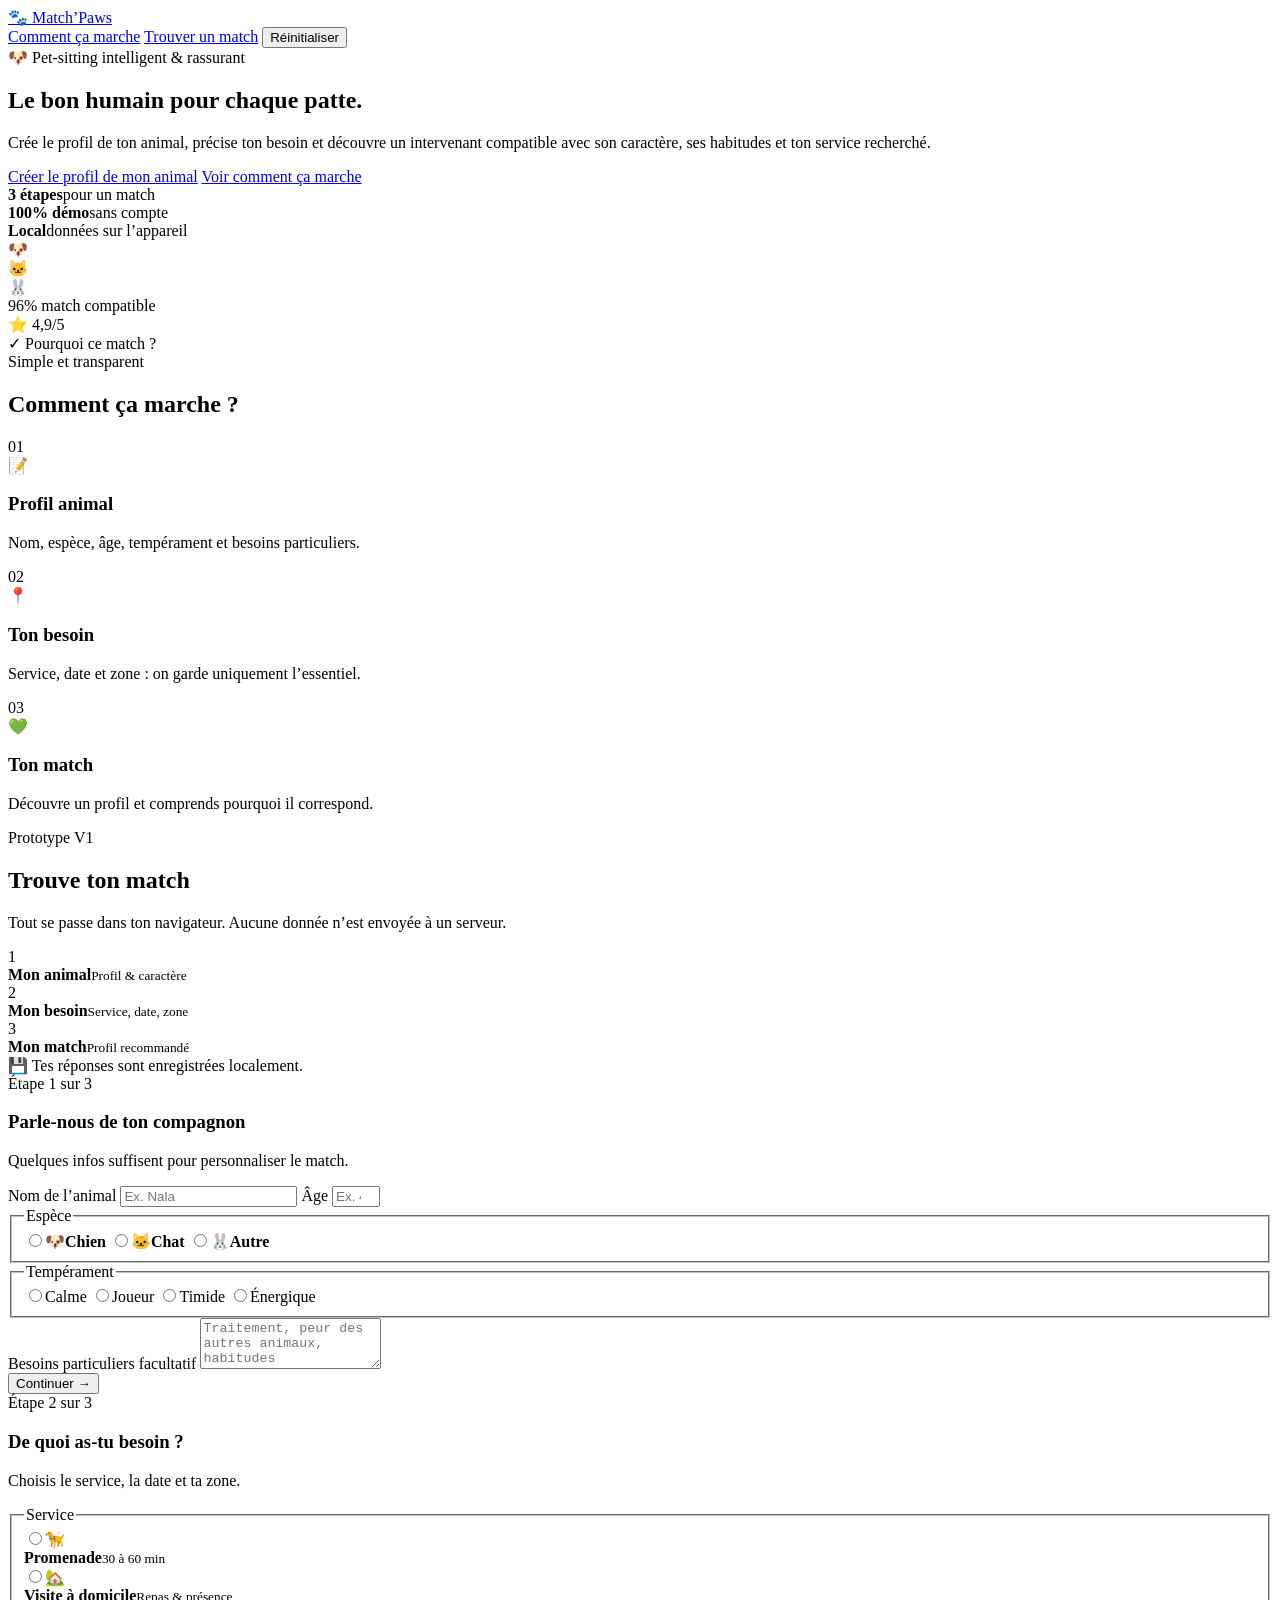
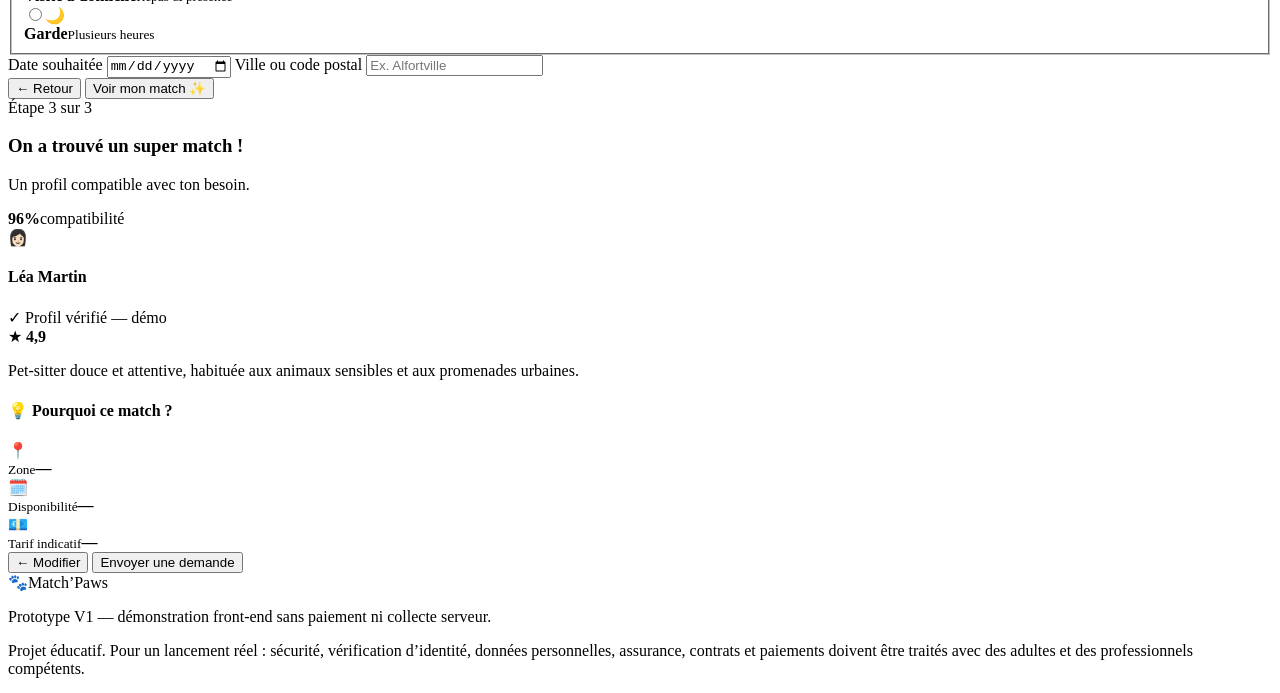
==== index.html @ 7a175557 "Add Match'Paws landing page" ====
<!DOCTYPE html>
<html lang="fr">
<head>
  <meta charset="UTF-8" />
  <meta name="viewport" content="width=device-width, initial-scale=1.0" />
  <meta name="description" content="Match'Paws — trouvez le bon pet-sitter pour votre compagnon." />
  <title>Match’Paws — Le bon humain pour chaque patte</title>
  <link rel="preconnect" href="https://fonts.googleapis.com">
  <link rel="preconnect" href="https://fonts.gstatic.com" crossorigin>
  <link href="https://fonts.googleapis.com/css2?family=Nunito:wght@400;600;700;800;900&display=swap" rel="stylesheet">
  <link rel="stylesheet" href="style.css" />
</head>
<body>
  <header class="site-header">
    <a class="brand" href="#top" aria-label="Accueil Match'Paws">
      <span class="brand-mark">🐾</span>
      <span>Match’Paws</span>
    </a>
    <nav class="nav" aria-label="Navigation principale">
      <a href="#comment-ca-marche">Comment ça marche</a>
      <a href="#match">Trouver un match</a>
      <button class="btn btn-small btn-outline" id="resetBtn" type="button">Réinitialiser</button>
    </nav>
  </header>

  <main id="top">
    <section class="hero">
      <div class="hero-copy">
        <span class="eyebrow">🐶 Pet-sitting intelligent & rassurant</span>
        <h1>Le bon humain pour <span>chaque patte.</span></h1>
        <p>
          Crée le profil de ton animal, précise ton besoin et découvre un intervenant
          compatible avec son caractère, ses habitudes et ton service recherché.
        </p>
        <div class="hero-actions">
          <a class="btn btn-primary" href="#match">Créer le profil de mon animal</a>
          <a class="btn btn-ghost" href="#comment-ca-marche">Voir comment ça marche</a>
        </div>
        <div class="trust-row" aria-label="Points forts">
          <div><strong>3 étapes</strong><span>pour un match</span></div>
          <div><strong>100% démo</strong><span>sans compte</span></div>
          <div><strong>Local</strong><span>données sur l’appareil</span></div>
        </div>
      </div>
      <div class="hero-card" aria-hidden="true">
        <div class="pet-orbit orbit-one">🐶</div>
        <div class="pet-orbit orbit-two">🐱</div>
        <div class="pet-orbit orbit-three">🐰</div>
        <div class="match-badge">
          <span class="match-score">96%</span>
          <span>match compatible</span>
        </div>
        <div class="floating-card floating-top">⭐ 4,9/5</div>
        <div class="floating-card floating-bottom">✓ Pourquoi ce match ?</div>
      </div>
    </section>

    <section class="how" id="comment-ca-marche">
      <div class="section-heading">
        <span class="eyebrow">Simple et transparent</span>
        <h2>Comment ça marche ?</h2>
      </div>
      <div class="steps-grid">
        <article class="step-card">
          <span class="step-number">01</span>
          <div class="step-icon">📝</div>
          <h3>Profil animal</h3>
          <p>Nom, espèce, âge, tempérament et besoins particuliers.</p>
        </article>
        <article class="step-card">
          <span class="step-number">02</span>
          <div class="step-icon">📍</div>
          <h3>Ton besoin</h3>
          <p>Service, date et zone : on garde uniquement l’essentiel.</p>
        </article>
        <article class="step-card">
          <span class="step-number">03</span>
          <div class="step-icon">💚</div>
          <h3>Ton match</h3>
          <p>Découvre un profil et comprends pourquoi il correspond.</p>
        </article>
      </div>
    </section>

    <section class="matcher" id="match">
      <div class="section-heading left">
        <span class="eyebrow">Prototype V1</span>
        <h2>Trouve ton match</h2>
        <p>Tout se passe dans ton navigateur. Aucune donnée n’est envoyée à un serveur.</p>
      </div>

      <div class="app-shell">
        <aside class="progress-panel">
          <div class="progress-item active" data-progress="1">
            <span>1</span><div><strong>Mon animal</strong><small>Profil & caractère</small></div>
          </div>
          <div class="progress-item" data-progress="2">
            <span>2</span><div><strong>Mon besoin</strong><small>Service, date, zone</small></div>
          </div>
          <div class="progress-item" data-progress="3">
            <span>3</span><div><strong>Mon match</strong><small>Profil recommandé</small></div>
          </div>
          <div class="saved-note" id="savedNote">💾 Tes réponses sont enregistrées localement.</div>
        </aside>

        <section class="form-panel">
          <form id="matchForm" novalidate>
            <div class="form-step active" data-step="1">
              <span class="form-kicker">Étape 1 sur 3</span>
              <h3>Parle-nous de ton compagnon</h3>
              <p class="form-intro">Quelques infos suffisent pour personnaliser le match.</p>

              <div class="field-grid two">
                <label>Nom de l’animal
                  <input type="text" id="petName" name="petName" placeholder="Ex. Nala" required maxlength="30" />
                </label>
                <label>Âge
                  <input type="number" id="petAge" name="petAge" placeholder="Ex. 4" min="0" max="30" required />
                </label>
              </div>

              <fieldset>
                <legend>Espèce</legend>
                <div class="choice-grid species-grid">
                  <label class="choice-card"><input type="radio" name="species" value="chien" required /><span>🐶</span><strong>Chien</strong></label>
                  <label class="choice-card"><input type="radio" name="species" value="chat" /><span>🐱</span><strong>Chat</strong></label>
                  <label class="choice-card"><input type="radio" name="species" value="autre" /><span>🐰</span><strong>Autre</strong></label>
                </div>
              </fieldset>

              <fieldset>
                <legend>Tempérament</legend>
                <div class="pill-grid">
                  <label class="pill"><input type="radio" name="temperament" value="calme" required />Calme</label>
                  <label class="pill"><input type="radio" name="temperament" value="joueur" />Joueur</label>
                  <label class="pill"><input type="radio" name="temperament" value="timide" />Timide</label>
                  <label class="pill"><input type="radio" name="temperament" value="énergique" />Énergique</label>
                </div>
              </fieldset>

              <label>Besoins particuliers <span class="optional">facultatif</span>
                <textarea id="needs" name="needs" rows="3" placeholder="Traitement, peur des autres animaux, habitudes importantes…" maxlength="220"></textarea>
              </label>

              <div class="form-actions end">
                <button class="btn btn-primary" type="button" data-next="2">Continuer →</button>
              </div>
            </div>

            <div class="form-step" data-step="2">
              <span class="form-kicker">Étape 2 sur 3</span>
              <h3>De quoi as-tu besoin ?</h3>
              <p class="form-intro">Choisis le service, la date et ta zone.</p>

              <fieldset>
                <legend>Service</legend>
                <div class="choice-grid service-grid">
                  <label class="service-card"><input type="radio" name="service" value="promenade" required /><span>🦮</span><div><strong>Promenade</strong><small>30 à 60 min</small></div></label>
                  <label class="service-card"><input type="radio" name="service" value="visite" /><span>🏡</span><div><strong>Visite à domicile</strong><small>Repas & présence</small></div></label>
                  <label class="service-card"><input type="radio" name="service" value="garde" /><span>🌙</span><div><strong>Garde</strong><small>Plusieurs heures</small></div></label>
                </div>
              </fieldset>

              <div class="field-grid two">
                <label>Date souhaitée
                  <input type="date" id="date" name="date" required />
                </label>
                <label>Ville ou code postal
                  <input type="text" id="zone" name="zone" placeholder="Ex. Alfortville" required maxlength="60" />
                </label>
              </div>

              <div class="form-actions split">
                <button class="btn btn-ghost" type="button" data-back="1">← Retour</button>
                <button class="btn btn-primary" type="button" id="findMatchBtn">Voir mon match ✨</button>
              </div>
            </div>

            <div class="form-step" data-step="3">
              <span class="form-kicker">Étape 3 sur 3</span>
              <div class="result-headline">
                <div>
                  <h3>On a trouvé un super match !</h3>
                  <p class="form-intro" id="resultIntro">Un profil compatible avec ton besoin.</p>
                </div>
                <div class="score-ring"><strong id="scoreValue">96%</strong><span>compatibilité</span></div>
              </div>

              <article class="sitter-profile">
                <div class="sitter-avatar" id="sitterAvatar">👩🏻</div>
                <div class="sitter-main">
                  <div class="sitter-title-row"><div><h4 id="sitterName">Léa Martin</h4><span class="verified">✓ Profil vérifié — démo</span></div><span class="rating">★ <b id="sitterRating">4,9</b></span></div>
                  <p id="sitterBio">Pet-sitter douce et attentive, habituée aux animaux sensibles et aux promenades urbaines.</p>
                  <div class="tag-row" id="sitterTags"></div>
                </div>
              </article>

              <div class="why-card">
                <h4>💡 Pourquoi ce match ?</h4>
                <ul id="whyList"></ul>
              </div>

              <div class="profile-details">
                <div><span>📍</span><div><small>Zone</small><strong id="detailZone">—</strong></div></div>
                <div><span>🗓️</span><div><small>Disponibilité</small><strong id="detailDate">—</strong></div></div>
                <div><span>💶</span><div><small>Tarif indicatif</small><strong id="detailPrice">—</strong></div></div>
              </div>

              <div class="form-actions split wrap">
                <button class="btn btn-ghost" type="button" data-back="2">← Modifier</button>
                <button class="btn btn-primary" type="button" id="bookingBtn">Envoyer une demande</button>
              </div>
              <div class="booking-message" id="bookingMessage" role="status" aria-live="polite"></div>
            </div>
          </form>
        </section>
      </div>
    </section>
  </main>

  <footer>
    <div class="brand footer-brand"><span class="brand-mark">🐾</span><span>Match’Paws</span></div>
    <p>Prototype V1 — démonstration front-end sans paiement ni collecte serveur.</p>
    <p class="footer-note">Projet éducatif. Pour un lancement réel : sécurité, vérification d’identité, données personnelles, assurance, contrats et paiements doivent être traités avec des adultes et des professionnels compétents.</p>
  </footer>

  <script src="script.js"></script>
</body>
</html>
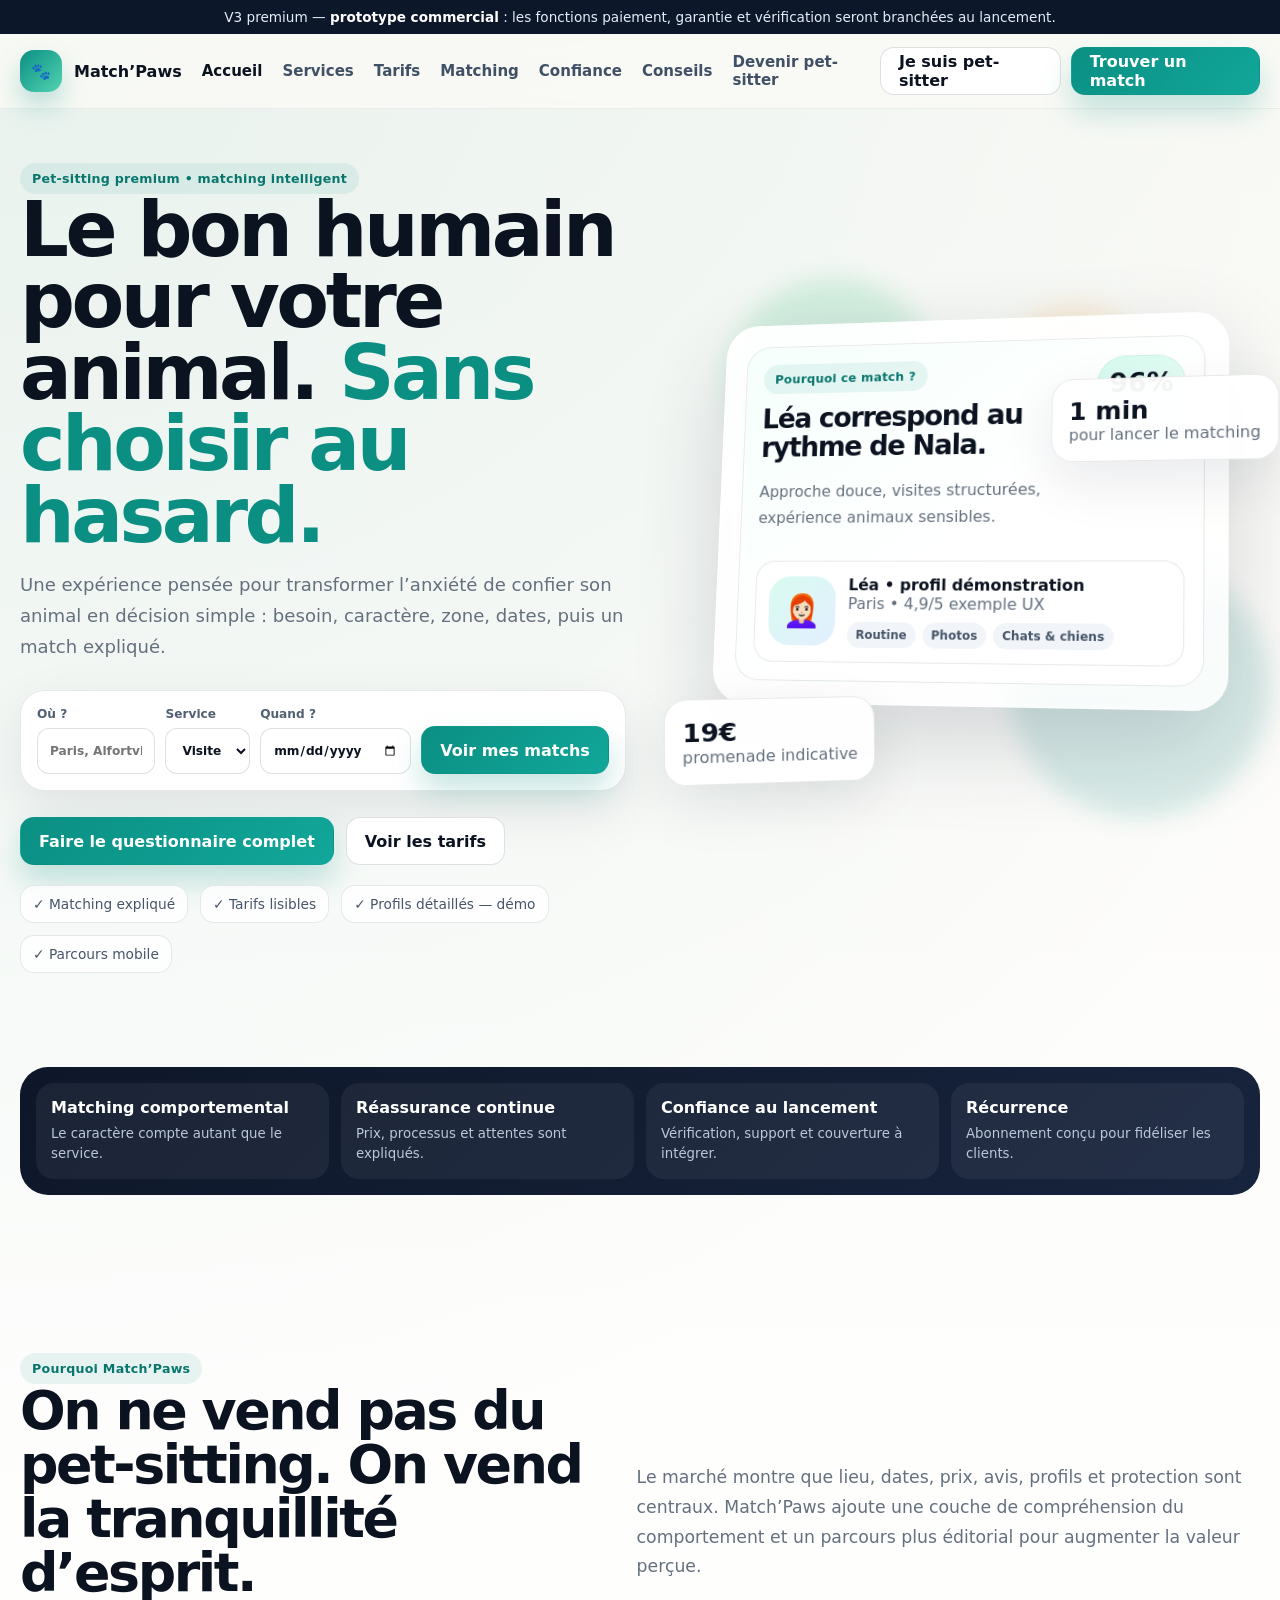
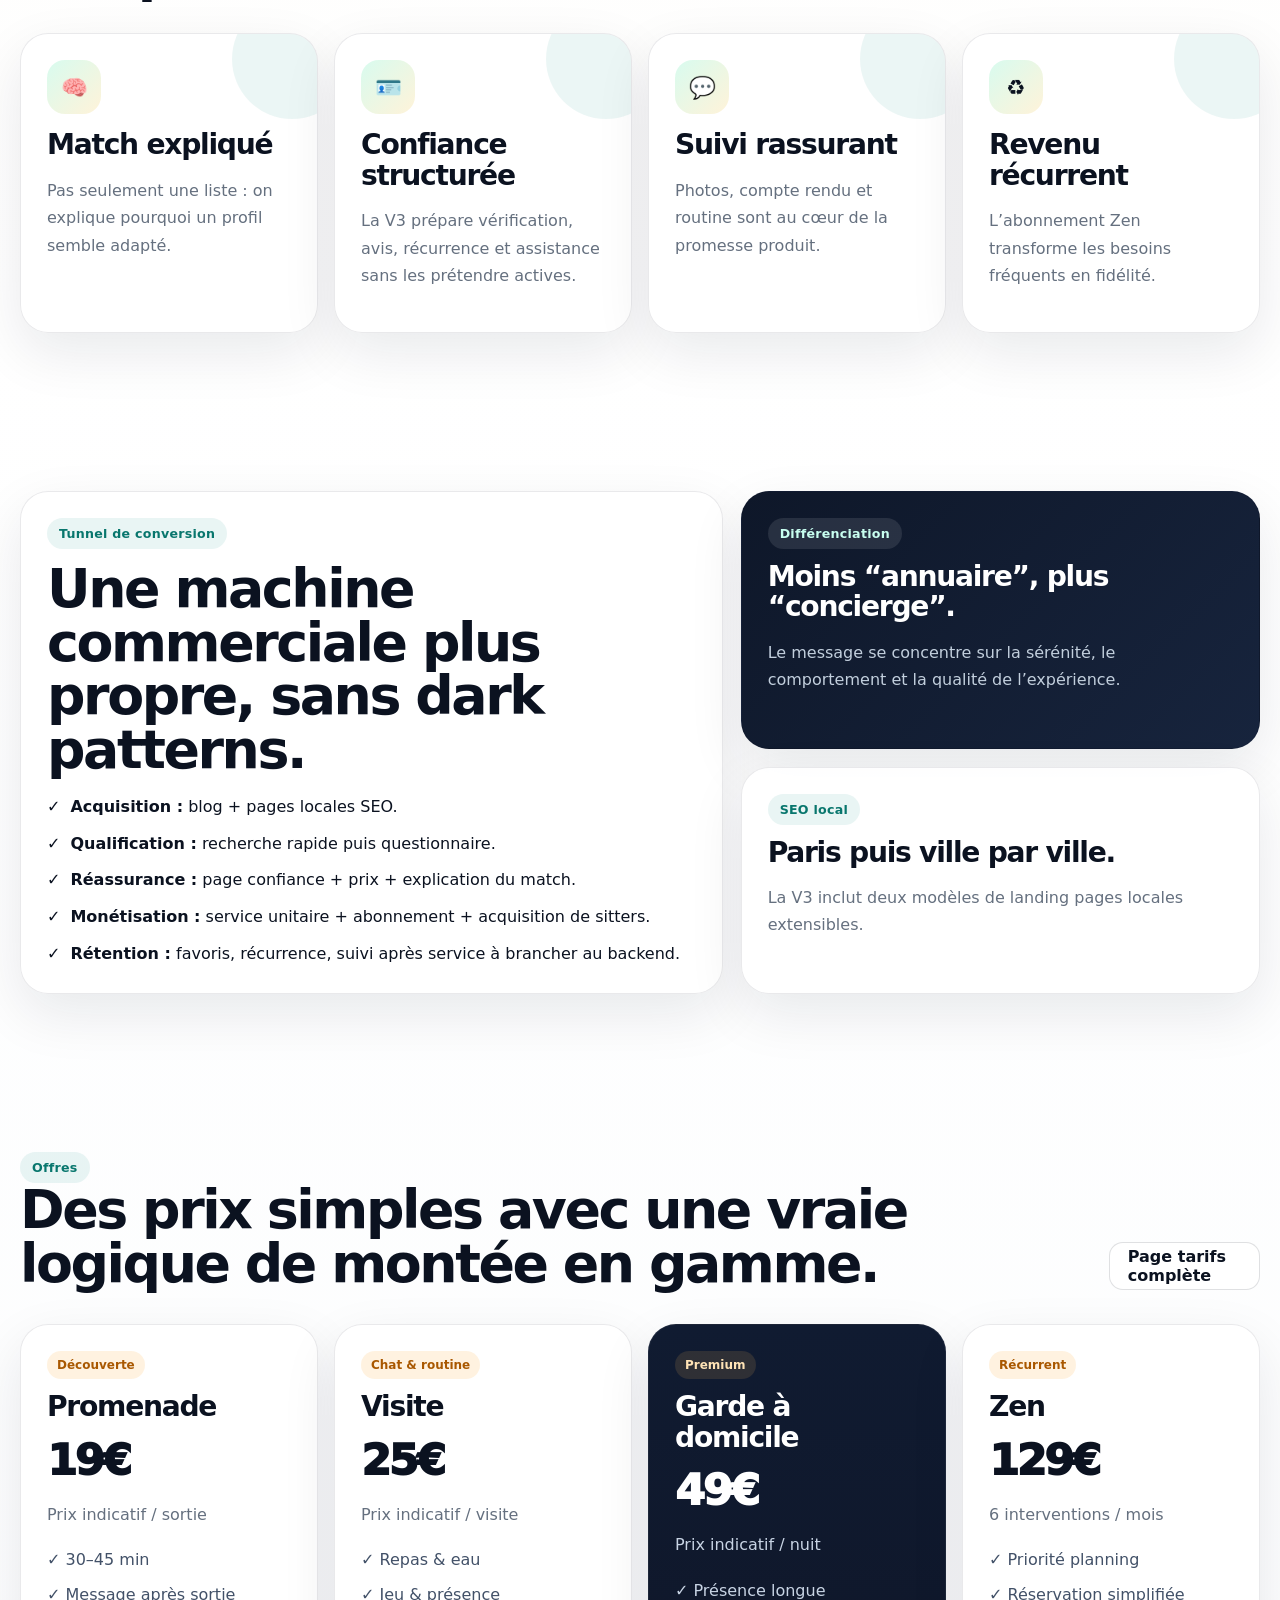
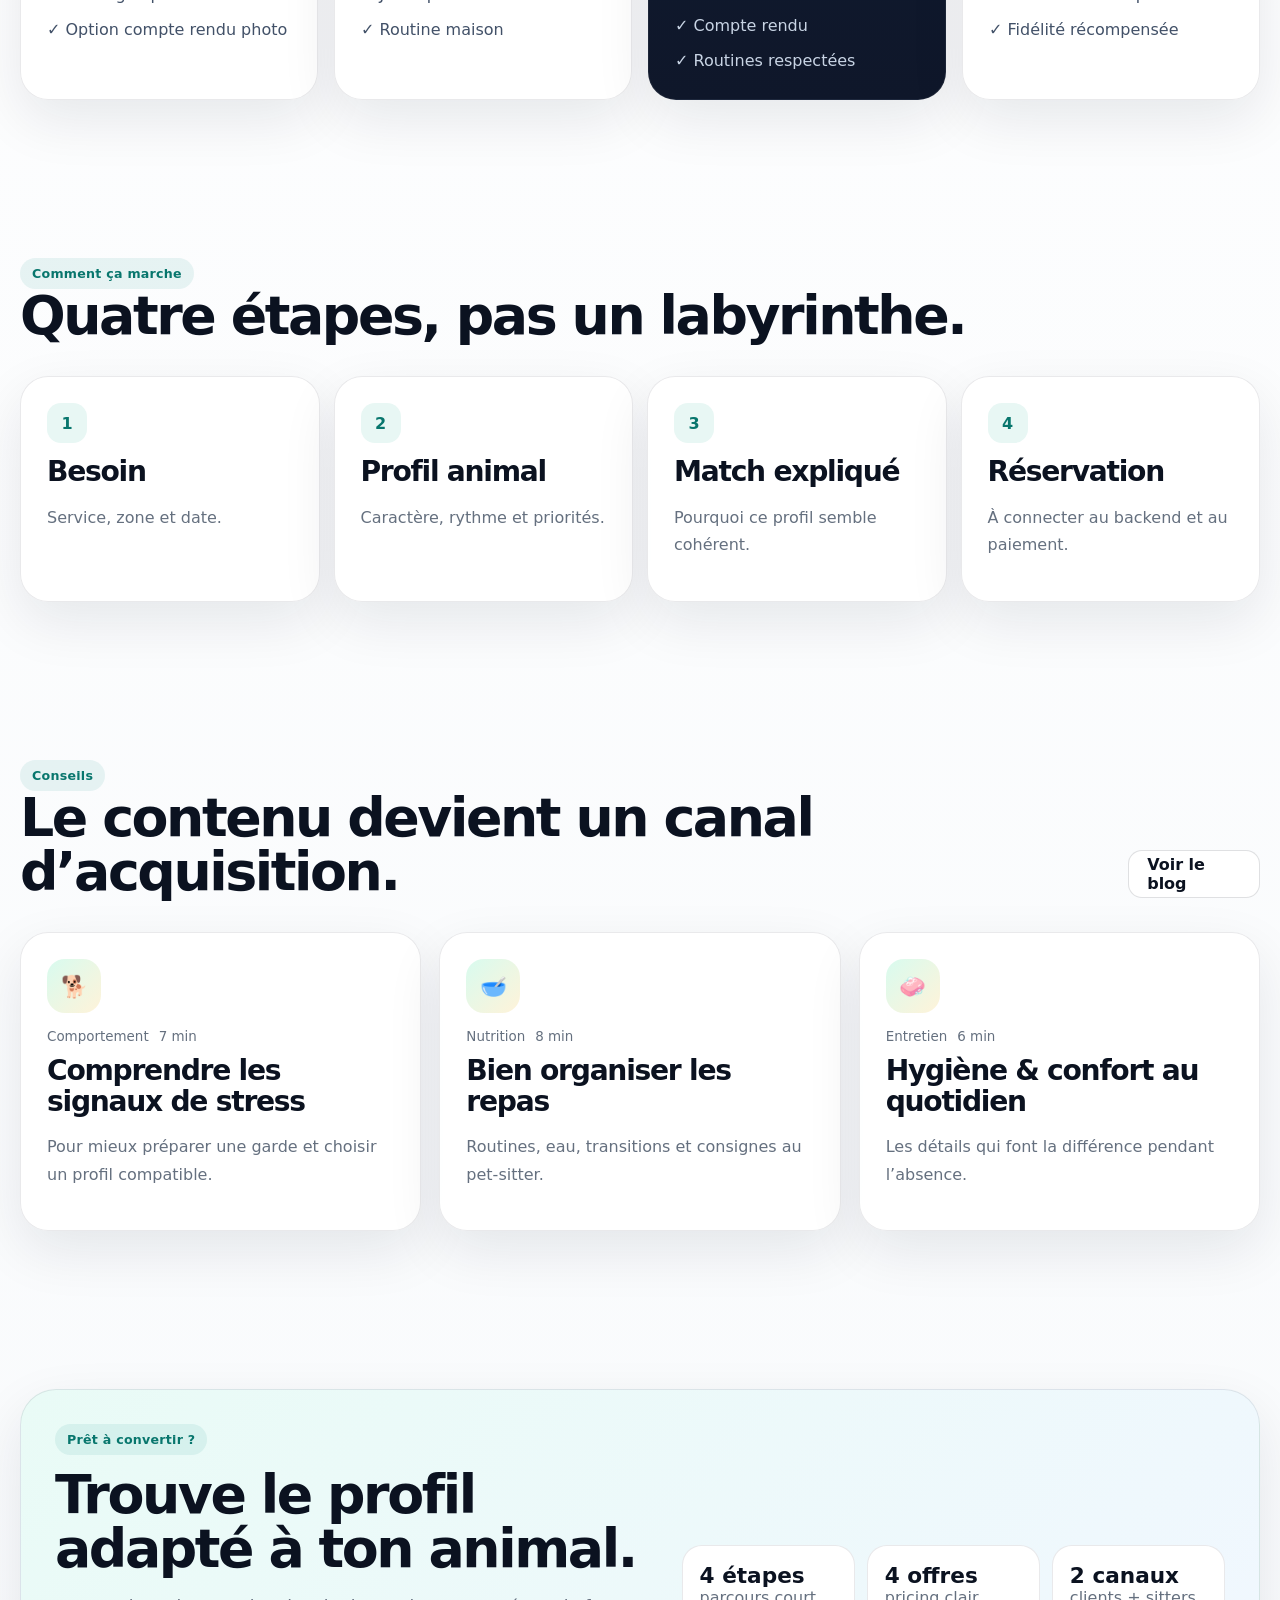
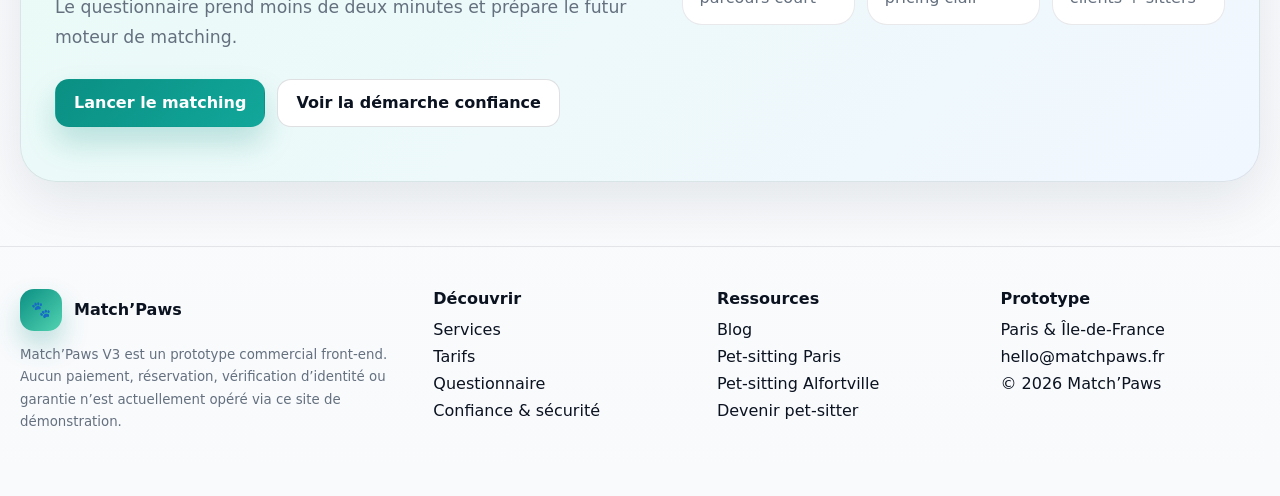
==== commit a88d71a8: "Publish MatchPaws V3 sources [skip ci]" ====
--- a/index.html
+++ b/index.html
@@ -1,229 +1,9 @@
-<!DOCTYPE html>
-<html lang="fr">
-<head>
-  <meta charset="UTF-8" />
-  <meta name="viewport" content="width=device-width, initial-scale=1.0" />
-  <meta name="description" content="Match'Paws — trouvez le bon pet-sitter pour votre compagnon." />
-  <title>Match’Paws — Le bon humain pour chaque patte</title>
-  <link rel="preconnect" href="https://fonts.googleapis.com">
-  <link rel="preconnect" href="https://fonts.gstatic.com" crossorigin>
-  <link href="https://fonts.googleapis.com/css2?family=Nunito:wght@400;600;700;800;900&display=swap" rel="stylesheet">
-  <link rel="stylesheet" href="style.css" />
-</head>
-<body>
-  <header class="site-header">
-    <a class="brand" href="#top" aria-label="Accueil Match'Paws">
-      <span class="brand-mark">🐾</span>
-      <span>Match’Paws</span>
-    </a>
-    <nav class="nav" aria-label="Navigation principale">
-      <a href="#comment-ca-marche">Comment ça marche</a>
-      <a href="#match">Trouver un match</a>
-      <button class="btn btn-small btn-outline" id="resetBtn" type="button">Réinitialiser</button>
-    </nav>
-  </header>
-
-  <main id="top">
-    <section class="hero">
-      <div class="hero-copy">
-        <span class="eyebrow">🐶 Pet-sitting intelligent & rassurant</span>
-        <h1>Le bon humain pour <span>chaque patte.</span></h1>
-        <p>
-          Crée le profil de ton animal, précise ton besoin et découvre un intervenant
-          compatible avec son caractère, ses habitudes et ton service recherché.
-        </p>
-        <div class="hero-actions">
-          <a class="btn btn-primary" href="#match">Créer le profil de mon animal</a>
-          <a class="btn btn-ghost" href="#comment-ca-marche">Voir comment ça marche</a>
-        </div>
-        <div class="trust-row" aria-label="Points forts">
-          <div><strong>3 étapes</strong><span>pour un match</span></div>
-          <div><strong>100% démo</strong><span>sans compte</span></div>
-          <div><strong>Local</strong><span>données sur l’appareil</span></div>
-        </div>
-      </div>
-      <div class="hero-card" aria-hidden="true">
-        <div class="pet-orbit orbit-one">🐶</div>
-        <div class="pet-orbit orbit-two">🐱</div>
-        <div class="pet-orbit orbit-three">🐰</div>
-        <div class="match-badge">
-          <span class="match-score">96%</span>
-          <span>match compatible</span>
-        </div>
-        <div class="floating-card floating-top">⭐ 4,9/5</div>
-        <div class="floating-card floating-bottom">✓ Pourquoi ce match ?</div>
-      </div>
-    </section>
-
-    <section class="how" id="comment-ca-marche">
-      <div class="section-heading">
-        <span class="eyebrow">Simple et transparent</span>
-        <h2>Comment ça marche ?</h2>
-      </div>
-      <div class="steps-grid">
-        <article class="step-card">
-          <span class="step-number">01</span>
-          <div class="step-icon">📝</div>
-          <h3>Profil animal</h3>
-          <p>Nom, espèce, âge, tempérament et besoins particuliers.</p>
-        </article>
-        <article class="step-card">
-          <span class="step-number">02</span>
-          <div class="step-icon">📍</div>
-          <h3>Ton besoin</h3>
-          <p>Service, date et zone : on garde uniquement l’essentiel.</p>
-        </article>
-        <article class="step-card">
-          <span class="step-number">03</span>
-          <div class="step-icon">💚</div>
-          <h3>Ton match</h3>
-          <p>Découvre un profil et comprends pourquoi il correspond.</p>
-        </article>
-      </div>
-    </section>
-
-    <section class="matcher" id="match">
-      <div class="section-heading left">
-        <span class="eyebrow">Prototype V1</span>
-        <h2>Trouve ton match</h2>
-        <p>Tout se passe dans ton navigateur. Aucune donnée n’est envoyée à un serveur.</p>
-      </div>
-
-      <div class="app-shell">
-        <aside class="progress-panel">
-          <div class="progress-item active" data-progress="1">
-            <span>1</span><div><strong>Mon animal</strong><small>Profil & caractère</small></div>
-          </div>
-          <div class="progress-item" data-progress="2">
-            <span>2</span><div><strong>Mon besoin</strong><small>Service, date, zone</small></div>
-          </div>
-          <div class="progress-item" data-progress="3">
-            <span>3</span><div><strong>Mon match</strong><small>Profil recommandé</small></div>
-          </div>
-          <div class="saved-note" id="savedNote">💾 Tes réponses sont enregistrées localement.</div>
-        </aside>
-
-        <section class="form-panel">
-          <form id="matchForm" novalidate>
-            <div class="form-step active" data-step="1">
-              <span class="form-kicker">Étape 1 sur 3</span>
-              <h3>Parle-nous de ton compagnon</h3>
-              <p class="form-intro">Quelques infos suffisent pour personnaliser le match.</p>
-
-              <div class="field-grid two">
-                <label>Nom de l’animal
-                  <input type="text" id="petName" name="petName" placeholder="Ex. Nala" required maxlength="30" />
-                </label>
-                <label>Âge
-                  <input type="number" id="petAge" name="petAge" placeholder="Ex. 4" min="0" max="30" required />
-                </label>
-              </div>
-
-              <fieldset>
-                <legend>Espèce</legend>
-                <div class="choice-grid species-grid">
-                  <label class="choice-card"><input type="radio" name="species" value="chien" required /><span>🐶</span><strong>Chien</strong></label>
-                  <label class="choice-card"><input type="radio" name="species" value="chat" /><span>🐱</span><strong>Chat</strong></label>
-                  <label class="choice-card"><input type="radio" name="species" value="autre" /><span>🐰</span><strong>Autre</strong></label>
-                </div>
-              </fieldset>
-
-              <fieldset>
-                <legend>Tempérament</legend>
-                <div class="pill-grid">
-                  <label class="pill"><input type="radio" name="temperament" value="calme" required />Calme</label>
-                  <label class="pill"><input type="radio" name="temperament" value="joueur" />Joueur</label>
-                  <label class="pill"><input type="radio" name="temperament" value="timide" />Timide</label>
-                  <label class="pill"><input type="radio" name="temperament" value="énergique" />Énergique</label>
-                </div>
-              </fieldset>
-
-              <label>Besoins particuliers <span class="optional">facultatif</span>
-                <textarea id="needs" name="needs" rows="3" placeholder="Traitement, peur des autres animaux, habitudes importantes…" maxlength="220"></textarea>
-              </label>
-
-              <div class="form-actions end">
-                <button class="btn btn-primary" type="button" data-next="2">Continuer →</button>
-              </div>
-            </div>
-
-            <div class="form-step" data-step="2">
-              <span class="form-kicker">Étape 2 sur 3</span>
-              <h3>De quoi as-tu besoin ?</h3>
-              <p class="form-intro">Choisis le service, la date et ta zone.</p>
-
-              <fieldset>
-                <legend>Service</legend>
-                <div class="choice-grid service-grid">
-                  <label class="service-card"><input type="radio" name="service" value="promenade" required /><span>🦮</span><div><strong>Promenade</strong><small>30 à 60 min</small></div></label>
-                  <label class="service-card"><input type="radio" name="service" value="visite" /><span>🏡</span><div><strong>Visite à domicile</strong><small>Repas & présence</small></div></label>
-                  <label class="service-card"><input type="radio" name="service" value="garde" /><span>🌙</span><div><strong>Garde</strong><small>Plusieurs heures</small></div></label>
-                </div>
-              </fieldset>
-
-              <div class="field-grid two">
-                <label>Date souhaitée
-                  <input type="date" id="date" name="date" required />
-                </label>
-                <label>Ville ou code postal
-                  <input type="text" id="zone" name="zone" placeholder="Ex. Alfortville" required maxlength="60" />
-                </label>
-              </div>
-
-              <div class="form-actions split">
-                <button class="btn btn-ghost" type="button" data-back="1">← Retour</button>
-                <button class="btn btn-primary" type="button" id="findMatchBtn">Voir mon match ✨</button>
-              </div>
-            </div>
-
-            <div class="form-step" data-step="3">
-              <span class="form-kicker">Étape 3 sur 3</span>
-              <div class="result-headline">
-                <div>
-                  <h3>On a trouvé un super match !</h3>
-                  <p class="form-intro" id="resultIntro">Un profil compatible avec ton besoin.</p>
-                </div>
-                <div class="score-ring"><strong id="scoreValue">96%</strong><span>compatibilité</span></div>
-              </div>
-
-              <article class="sitter-profile">
-                <div class="sitter-avatar" id="sitterAvatar">👩🏻</div>
-                <div class="sitter-main">
-                  <div class="sitter-title-row"><div><h4 id="sitterName">Léa Martin</h4><span class="verified">✓ Profil vérifié — démo</span></div><span class="rating">★ <b id="sitterRating">4,9</b></span></div>
-                  <p id="sitterBio">Pet-sitter douce et attentive, habituée aux animaux sensibles et aux promenades urbaines.</p>
-                  <div class="tag-row" id="sitterTags"></div>
-                </div>
-              </article>
-
-              <div class="why-card">
-                <h4>💡 Pourquoi ce match ?</h4>
-                <ul id="whyList"></ul>
-              </div>
-
-              <div class="profile-details">
-                <div><span>📍</span><div><small>Zone</small><strong id="detailZone">—</strong></div></div>
-                <div><span>🗓️</span><div><small>Disponibilité</small><strong id="detailDate">—</strong></div></div>
-                <div><span>💶</span><div><small>Tarif indicatif</small><strong id="detailPrice">—</strong></div></div>
-              </div>
-
-              <div class="form-actions split wrap">
-                <button class="btn btn-ghost" type="button" data-back="2">← Modifier</button>
-                <button class="btn btn-primary" type="button" id="bookingBtn">Envoyer une demande</button>
-              </div>
-              <div class="booking-message" id="bookingMessage" role="status" aria-live="polite"></div>
-            </div>
-          </form>
-        </section>
-      </div>
-    </section>
-  </main>
-
-  <footer>
-    <div class="brand footer-brand"><span class="brand-mark">🐾</span><span>Match’Paws</span></div>
-    <p>Prototype V1 — démonstration front-end sans paiement ni collecte serveur.</p>
-    <p class="footer-note">Projet éducatif. Pour un lancement réel : sécurité, vérification d’identité, données personnelles, assurance, contrats et paiements doivent être traités avec des adultes et des professionnels compétents.</p>
-  </footer>
-
-  <script src="script.js"></script>
-</body>
-</html>+<!doctype html><html lang="fr"><head><meta charset="utf-8"><meta name="viewport" content="width=device-width,initial-scale=1"><title>Match’Paws — Pet-sitting premium & matching intelligent</title><meta name="description" content="Trouvez un pet-sitter adapté au caractère de votre animal avec une expérience premium, claire et rassurante."><link rel="stylesheet" href="style.css"></head><body><div class="announcement">V3 premium — <strong>prototype commercial</strong> : les fonctions paiement, garantie et vérification seront branchées au lancement.</div><header class="site-header"><div class="container nav-wrap"><a class="brand" href="index.html"><span class="brand-mark">🐾</span><span>Match’Paws</span></a><nav class="nav"><a data-nav href="index.html">Accueil</a><a data-nav href="services.html">Services</a><a data-nav href="pricing.html">Tarifs</a><a data-nav href="matching.html">Matching</a><a data-nav href="trust.html">Confiance</a><a data-nav href="blog.html">Conseils</a><a data-nav href="become-sitter.html">Devenir pet-sitter</a></nav><div class="actions"><a class="btn btn-secondary" href="become-sitter.html">Je suis pet-sitter</a><a class="btn btn-primary" href="matching.html">Trouver un match</a></div></div></header><main>
+<section class="hero"><div class="container hero-grid"><div class="hero-copy reveal visible"><span class="eyebrow">Pet-sitting premium • matching intelligent</span><h1>Le bon humain pour votre animal. <span>Sans choisir au hasard.</span></h1><p class="lead">Une expérience pensée pour transformer l’anxiété de confier son animal en décision simple : besoin, caractère, zone, dates, puis un match expliqué.</p><form class="search-box" id="homeSearch"><label>Où ?<input class="field" name="zone" placeholder="Paris, Alfortville…" required></label><label>Service<select class="field" name="service"><option>Visite à domicile</option><option>Promenade</option><option>Garde à domicile</option></select></label><label>Quand ?<input class="field" type="date" name="date" required></label><button class="btn btn-primary" type="submit">Voir mes matchs</button></form><div class="hero-actions"><a class="btn btn-primary" href="matching.html">Faire le questionnaire complet</a><a class="btn btn-secondary" href="pricing.html">Voir les tarifs</a></div><div class="proof-row"><span class="proof-chip">✓ Matching expliqué</span><span class="proof-chip">✓ Tarifs lisibles</span><span class="proof-chip">✓ Profils détaillés — démo</span><span class="proof-chip">✓ Parcours mobile</span></div></div><div class="hero-visual reveal"><div class="glow g1"></div><div class="glow g2"></div><div class="glow g3"></div><div class="hero-panel"><div class="screen"><div class="screen-top"><div><span class="eyebrow">Pourquoi ce match ?</span><h3 style="margin-top:12px">Léa correspond au rythme de Nala.</h3><p class="muted">Approche douce, visites structurées, expérience animaux sensibles.</p></div><div class="score"><strong>96%</strong><small class="muted">compatibilité</small></div></div><div class="mini-profile"><div class="avatar">👩🏻‍🦰</div><div><strong>Léa • profil démonstration</strong><div class="muted">Paris • 4,9/5 exemple UX</div><div class="tag-row"><span class="tag">Routine</span><span class="tag">Photos</span><span class="tag">Chats & chiens</span></div></div></div></div></div><div class="float-card one"><div class="stat-number">19€</div><div class="muted">promenade indicative</div></div><div class="float-card two"><div class="stat-number">1 min</div><div class="muted">pour lancer le matching</div></div></div></div></section>
+<section class="section-sm"><div class="container trust-strip reveal"><div><strong>Matching comportemental</strong><small>Le caractère compte autant que le service.</small></div><div><strong>Réassurance continue</strong><small>Prix, processus et attentes sont expliqués.</small></div><div><strong>Confiance au lancement</strong><small>Vérification, support et couverture à intégrer.</small></div><div><strong>Récurrence</strong><small>Abonnement conçu pour fidéliser les clients.</small></div></div></section>
+<section class="section"><div class="container"><div class="section-head reveal"><div><span class="eyebrow">Pourquoi Match’Paws</span><h2>On ne vend pas du pet-sitting. On vend la tranquillité d’esprit.</h2></div><p class="lead">Le marché montre que lieu, dates, prix, avis, profils et protection sont centraux. Match’Paws ajoute une couche de compréhension du comportement et un parcours plus éditorial pour augmenter la valeur perçue.</p></div><div class="grid-4"><div class="card service-card reveal"><div class="icon">🧠</div><h3>Match expliqué</h3><p class="muted">Pas seulement une liste : on explique pourquoi un profil semble adapté.</p></div><div class="card service-card reveal"><div class="icon">🪪</div><h3>Confiance structurée</h3><p class="muted">La V3 prépare vérification, avis, récurrence et assistance sans les prétendre actives.</p></div><div class="card service-card reveal"><div class="icon">💬</div><h3>Suivi rassurant</h3><p class="muted">Photos, compte rendu et routine sont au cœur de la promesse produit.</p></div><div class="card service-card reveal"><div class="icon">♻️</div><h3>Revenu récurrent</h3><p class="muted">L’abonnement Zen transforme les besoins fréquents en fidélité.</p></div></div></div></section>
+<section class="section-sm"><div class="container mosaic"><div class="card tall reveal"><span class="eyebrow">Tunnel de conversion</span><h2 style="margin-top:13px">Une machine commerciale plus propre, sans dark patterns.</h2><ul class="check-list"><li>✓ <span><strong>Acquisition :</strong> blog + pages locales SEO.</span></li><li>✓ <span><strong>Qualification :</strong> recherche rapide puis questionnaire.</span></li><li>✓ <span><strong>Réassurance :</strong> page confiance + prix + explication du match.</span></li><li>✓ <span><strong>Monétisation :</strong> service unitaire + abonnement + acquisition de sitters.</span></li><li>✓ <span><strong>Rétention :</strong> favoris, récurrence, suivi après service à brancher au backend.</span></li></ul></div><div class="card dark-card reveal"><span class="eyebrow" style="background:rgba(255,255,255,.1);color:#c8fff0">Différenciation</span><h3 style="margin-top:13px">Moins “annuaire”, plus “concierge”.</h3><p class="muted">Le message se concentre sur la sérénité, le comportement et la qualité de l’expérience.</p></div><div class="card reveal"><span class="eyebrow">SEO local</span><h3 style="margin-top:13px">Paris puis ville par ville.</h3><p class="muted">La V3 inclut deux modèles de landing pages locales extensibles.</p></div></div></section>
+<section class="section"><div class="container"><div class="section-head reveal"><div><span class="eyebrow">Offres</span><h2>Des prix simples avec une vraie logique de montée en gamme.</h2></div><a class="btn btn-secondary" href="pricing.html">Page tarifs complète</a></div><div class="price-grid"><div class="price-card reveal"><span class="badge">Découverte</span><h3 style="margin-top:13px">Promenade</h3><div class="price">19€</div><p class="muted">Prix indicatif / sortie</p><ul><li>✓ 30–45 min</li><li>✓ Message après sortie</li><li>✓ Option compte rendu photo</li></ul></div><div class="price-card reveal"><span class="badge">Chat & routine</span><h3 style="margin-top:13px">Visite</h3><div class="price">25€</div><p class="muted">Prix indicatif / visite</p><ul><li>✓ Repas & eau</li><li>✓ Jeu & présence</li><li>✓ Routine maison</li></ul></div><div class="price-card featured reveal"><span class="badge">Premium</span><h3 style="margin-top:13px">Garde à domicile</h3><div class="price">49€</div><p class="muted">Prix indicatif / nuit</p><ul><li>✓ Présence longue</li><li>✓ Compte rendu</li><li>✓ Routines respectées</li></ul></div><div class="price-card reveal"><span class="badge">Récurrent</span><h3 style="margin-top:13px">Zen</h3><div class="price">129€</div><p class="muted">6 interventions / mois</p><ul><li>✓ Priorité planning</li><li>✓ Réservation simplifiée</li><li>✓ Fidélité récompensée</li></ul></div></div></div></section>
+<section class="section-sm"><div class="container"><div class="section-head reveal"><div><span class="eyebrow">Comment ça marche</span><h2>Quatre étapes, pas un labyrinthe.</h2></div></div><div class="step-grid"><div class="step-card reveal"><div class="step-no">1</div><h3>Besoin</h3><p class="muted">Service, zone et date.</p></div><div class="step-card reveal"><div class="step-no">2</div><h3>Profil animal</h3><p class="muted">Caractère, rythme et priorités.</p></div><div class="step-card reveal"><div class="step-no">3</div><h3>Match expliqué</h3><p class="muted">Pourquoi ce profil semble cohérent.</p></div><div class="step-card reveal"><div class="step-no">4</div><h3>Réservation</h3><p class="muted">À connecter au backend et au paiement.</p></div></div></div></section>
+<section class="section"><div class="container"><div class="section-head reveal"><div><span class="eyebrow">Conseils</span><h2>Le contenu devient un canal d’acquisition.</h2></div><a class="btn btn-secondary" href="blog.html">Voir le blog</a></div><div class="blog-grid"><a class="blog-card reveal" href="article-comportement-animal.html"><div class="icon">🐕</div><div class="meta"><span>Comportement</span><span>7 min</span></div><h3>Comprendre les signaux de stress</h3><p class="muted">Pour mieux préparer une garde et choisir un profil compatible.</p></a><a class="blog-card reveal" href="article-nutrition.html"><div class="icon">🥣</div><div class="meta"><span>Nutrition</span><span>8 min</span></div><h3>Bien organiser les repas</h3><p class="muted">Routines, eau, transitions et consignes au pet-sitter.</p></a><a class="blog-card reveal" href="article-entretien.html"><div class="icon">🧼</div><div class="meta"><span>Entretien</span><span>6 min</span></div><h3>Hygiène & confort au quotidien</h3><p class="muted">Les détails qui font la différence pendant l’absence.</p></a></div></div></section>
+<section class="section-sm"><div class="container cta reveal"><div><span class="eyebrow">Prêt à convertir ?</span><h2 style="margin-top:13px">Trouve le profil adapté à ton animal.</h2><p class="lead">Le questionnaire prend moins de deux minutes et prépare le futur moteur de matching.</p><div class="hero-actions"><a class="btn btn-primary" href="matching.html">Lancer le matching</a><a class="btn btn-secondary" href="trust.html">Voir la démarche confiance</a></div></div><div class="kpis"><div class="kpi"><strong>4 étapes</strong><span class="muted">parcours court</span></div><div class="kpi"><strong>4 offres</strong><span class="muted">pricing clair</span></div><div class="kpi"><strong>2 canaux</strong><span class="muted">clients + sitters</span></div></div></div></section></main><div class="sticky-mobile"><a class="btn btn-primary" href="matching.html">Trouver mon pet-sitter</a></div><footer class="footer"><div class="container footer-grid"><div><div class="brand" style="margin-bottom:13px"><span class="brand-mark">🐾</span><span>Match’Paws</span></div><small>Match’Paws V3 est un prototype commercial front-end. Aucun paiement, réservation, vérification d’identité ou garantie n’est actuellement opéré via ce site de démonstration.</small></div><div><strong>Découvrir</strong><ul><li><a href="services.html">Services</a></li><li><a href="pricing.html">Tarifs</a></li><li><a href="matching.html">Questionnaire</a></li><li><a href="trust.html">Confiance & sécurité</a></li></ul></div><div><strong>Ressources</strong><ul><li><a href="blog.html">Blog</a></li><li><a href="pet-sitting-paris.html">Pet-sitting Paris</a></li><li><a href="pet-sitting-alfortville.html">Pet-sitting Alfortville</a></li><li><a href="become-sitter.html">Devenir pet-sitter</a></li></ul></div><div><strong>Prototype</strong><ul><li>Paris & Île-de-France</li><li>hello@matchpaws.fr</li><li>© <span id="year"></span> Match’Paws</li></ul></div></div></footer><script src="script.js"></script></body></html>
--- a/style.css
+++ b/style.css
@@ -0,0 +1,10 @@
+
+:root{
+ --ink:#0b1220;--muted:#65707f;--paper:#fbfaf6;--white:#fff;--line:rgba(11,18,32,.09);
+ --brand:#0b8f83;--brand2:#2bbf78;--sun:#ffb557;--navy:#101b31;--soft:#edf8f5;
+ --shadow:0 20px 55px rgba(16,27,49,.09);--shadow2:0 35px 90px rgba(16,27,49,.16);
+ --r:24px;--r2:36px;--max:1240px;
+}
+*{box-sizing:border-box}html{scroll-behavior:smooth}body{margin:0;background:radial-gradient(circle at 0 0,rgba(11,143,131,.08),transparent 28%),linear-gradient(180deg,#fbfaf6 0,#fff 36%,#f8fafc 100%);color:var(--ink);font-family:Inter,ui-sans-serif,system-ui,-apple-system,BlinkMacSystemFont,"Segoe UI",sans-serif}a{color:inherit;text-decoration:none}img{max-width:100%;display:block}button,input,select,textarea{font:inherit}.container{width:min(var(--max),calc(100% - 40px));margin:auto}.section{padding:94px 0}.section-sm{padding:64px 0}.eyebrow{display:inline-flex;align-items:center;gap:8px;padding:8px 12px;border-radius:999px;background:rgba(11,143,131,.09);color:#08766d;font-size:.79rem;font-weight:800;letter-spacing:.02em}.muted{color:var(--muted)}h1,h2,h3,h4{margin:0;letter-spacing:-.045em}h1{font-size:clamp(3.1rem,6vw,6.1rem);line-height:.93;font-weight:900}h2{font-size:clamp(2.25rem,4.2vw,3.9rem);line-height:1;font-weight:860}h3{font-size:clamp(1.3rem,2.2vw,1.85rem);line-height:1.08}p{line-height:1.72}.lead{font-size:1.08rem;color:var(--muted)}.site-header{position:sticky;top:0;z-index:50;background:rgba(251,250,246,.82);backdrop-filter:blur(16px);border-bottom:1px solid rgba(11,18,32,.06)}.nav-wrap{min-height:74px;display:flex;align-items:center;justify-content:space-between;gap:20px}.brand{display:flex;align-items:center;gap:12px;font-weight:900}.brand-mark{width:42px;height:42px;border-radius:14px;display:grid;place-items:center;color:white;background:linear-gradient(135deg,var(--brand),#52d3b1);box-shadow:0 14px 26px rgba(11,143,131,.25)}.nav{display:flex;align-items:center;gap:20px}.nav a{font-weight:680;font-size:.94rem;color:#405066}.nav a:hover,.nav a.active{color:var(--ink)}.actions{display:flex;align-items:center;gap:10px}.btn{display:inline-flex;align-items:center;justify-content:center;gap:9px;min-height:48px;padding:0 18px;border-radius:14px;border:1px solid transparent;font-weight:820;cursor:pointer;transition:.22s ease}.btn:hover{transform:translateY(-1px)}.btn-primary{background:linear-gradient(135deg,var(--brand),#11a79a);color:white;box-shadow:0 16px 30px rgba(11,143,131,.23)}.btn-secondary{background:#fff;border-color:rgba(11,18,32,.13);color:var(--ink)}.btn-dark{background:var(--navy);color:white}.btn-link{min-height:auto;padding:0;background:none;color:var(--brand)}.announcement{background:#0d172a;color:#e5eef8;font-size:.85rem;text-align:center;padding:9px 16px}.announcement strong{color:#fff}.hero{padding:54px 0 30px}.hero-grid{display:grid;grid-template-columns:1.02fr .98fr;gap:52px;align-items:center}.hero-copy h1 span{color:var(--brand)}.hero-copy .lead{max-width:700px;font-size:1.13rem}.hero-actions{display:flex;gap:12px;flex-wrap:wrap;margin:26px 0 20px}.search-box{padding:16px;border-radius:25px;background:#fff;border:1px solid var(--line);box-shadow:var(--shadow);display:grid;grid-template-columns:1.4fr 1fr 1fr auto;gap:10px;align-items:end;margin-top:28px}.search-box label{display:grid;gap:7px;font-size:.76rem;font-weight:800;color:#516072}.field{width:100%;min-height:46px;padding:0 12px;border-radius:12px;border:1px solid rgba(11,18,32,.13);background:#fff;color:var(--ink)}textarea.field{min-height:118px;padding:13px}.proof-row{display:flex;gap:12px;flex-wrap:wrap;margin-top:20px}.proof-chip{padding:10px 12px;border-radius:14px;background:rgba(255,255,255,.8);border:1px solid var(--line);font-size:.86rem;color:#475569}.hero-visual{min-height:620px;position:relative;perspective:1500px}.glow{position:absolute;border-radius:999px;filter:blur(12px);opacity:.78}.g1{width:210px;height:210px;background:rgba(43,191,120,.22);left:50px;top:20px}.g2{width:260px;height:260px;background:rgba(11,143,131,.18);right:-10px;bottom:60px}.g3{width:150px;height:150px;background:rgba(255,181,87,.23);right:110px;top:45px}.hero-panel{position:absolute;left:5%;right:6%;top:9%;padding:22px;border-radius:34px;background:linear-gradient(180deg,rgba(255,255,255,.95),rgba(255,255,255,.8));backdrop-filter:blur(18px);border:1px solid rgba(255,255,255,.7);box-shadow:var(--shadow2);transform:rotateY(-11deg) rotateX(7deg);transform-style:preserve-3d}.hero-panel .screen{padding:18px;border-radius:25px;background:linear-gradient(145deg,#f5fffc,#fff 55%);border:1px solid var(--line)}.screen-top{display:flex;justify-content:space-between;gap:18px;align-items:flex-start}.score{width:94px;height:94px;border-radius:28px;background:linear-gradient(145deg,#d6fbef,#effcf8);display:grid;place-items:center;text-align:center;box-shadow:inset 0 0 0 1px rgba(11,143,131,.08)}.score strong{font-size:1.65rem}.mini-profile{display:grid;grid-template-columns:70px 1fr;gap:13px;align-items:center;padding:14px;border-radius:20px;background:#fff;border:1px solid var(--line);margin-top:14px}.avatar{width:70px;height:70px;border-radius:22px;display:grid;place-items:center;font-size:2rem;background:linear-gradient(135deg,#d8fbef,#e3efff)}.tag-row{display:flex;flex-wrap:wrap;gap:7px;margin-top:9px}.tag{padding:6px 9px;border-radius:999px;background:#f1f5f9;font-size:.75rem;font-weight:760;color:#475569}.float-card{position:absolute;padding:17px;border-radius:22px;background:rgba(255,255,255,.95);border:1px solid var(--line);box-shadow:var(--shadow);z-index:3}.float-card.one{left:-2%;bottom:95px;transform:rotateY(13deg) rotateX(4deg)}.float-card.two{right:-3%;top:118px;transform:rotateY(-13deg) rotateX(4deg)}.stat-number{font-size:1.6rem;font-weight:900}.trust-strip{display:grid;grid-template-columns:repeat(4,1fr);gap:12px;padding:16px;border-radius:28px;background:linear-gradient(135deg,#0e1729,#17243d);color:#fff}.trust-strip>div{padding:15px;border-radius:18px;background:rgba(255,255,255,.055)}.trust-strip small{display:block;color:#bac8d9;margin-top:7px;line-height:1.5}.section-head{display:flex;align-items:end;justify-content:space-between;gap:24px;margin-bottom:34px}.section-head p{max-width:700px}.grid-4{display:grid;grid-template-columns:repeat(4,1fr);gap:16px}.grid-3{display:grid;grid-template-columns:repeat(3,1fr);gap:18px}.grid-2{display:grid;grid-template-columns:repeat(2,1fr);gap:22px}.card,.price-card,.blog-card,.faq,.quote-card,.form-card,.seo-card,.safety-card,.step-card{padding:26px;border-radius:28px;background:rgba(255,255,255,.91);border:1px solid var(--line);box-shadow:var(--shadow);transition:.22s ease}.card:hover,.price-card:hover,.blog-card:hover,.seo-card:hover{transform:translateY(-3px)}.icon{width:54px;height:54px;border-radius:18px;display:grid;place-items:center;font-size:1.35rem;background:linear-gradient(135deg,#d8fbef,#fff3d9);margin-bottom:16px}.dark-card{background:linear-gradient(135deg,#0e1729,#17243d);color:white}.dark-card .muted{color:#c2cfdd}.service-card{position:relative;overflow:hidden}.service-card:after{content:"";position:absolute;width:120px;height:120px;border-radius:999px;background:rgba(11,143,131,.08);right:-35px;top:-35px}.price-grid{display:grid;grid-template-columns:repeat(4,1fr);gap:16px}.price-card.featured{background:linear-gradient(180deg,#101b31,#0f172a);color:white;border-color:rgba(255,255,255,.06);transform:translateY(-8px)}.price-card.featured .muted,.price-card.featured li{color:#c8d4e4}.price{font-size:2.7rem;font-weight:920;letter-spacing:-.06em;margin:12px 0 3px}.price-card ul{list-style:none;padding:0;margin:20px 0 0;display:grid;gap:11px}.price-card li{display:flex;gap:9px;color:#425168;line-height:1.5}.badge{display:inline-flex;padding:7px 10px;border-radius:999px;background:rgba(255,181,87,.18);color:#a95800;font-size:.75rem;font-weight:820}.featured .badge{color:#ffe3b6;background:rgba(255,181,87,.13)}.mosaic{display:grid;grid-template-columns:1.15fr .85fr;gap:18px}.mosaic>div{min-height:205px}.mosaic .tall{grid-row:span 2}.check-list{list-style:none;padding:0;margin:18px 0 0;display:grid;gap:12px}.check-list li{display:flex;gap:10px;line-height:1.55}.step-grid{display:grid;grid-template-columns:repeat(4,1fr);gap:14px}.step-no{width:40px;height:40px;border-radius:14px;background:#e8f7f4;color:#08766d;display:grid;place-items:center;font-weight:900;margin-bottom:14px}.blog-grid{display:grid;grid-template-columns:repeat(3,1fr);gap:18px}.blog-card .meta,.article-meta{display:flex;gap:10px;flex-wrap:wrap;color:var(--muted);font-size:.84rem;margin:12px 0}.quote-grid{display:grid;grid-template-columns:repeat(3,1fr);gap:16px}.quote-card blockquote{margin:0;font-size:1.03rem;line-height:1.7}.author{display:flex;align-items:center;gap:10px;margin-top:17px}.author .avatar{width:48px;height:48px;border-radius:15px;font-size:1.25rem}.cta{padding:34px;border-radius:36px;background:linear-gradient(135deg,#e9fbf6,#f1f7ff);border:1px solid var(--line);box-shadow:var(--shadow);display:grid;grid-template-columns:1.05fr .95fr;gap:26px;align-items:center}.kpis{display:grid;grid-template-columns:repeat(3,1fr);gap:12px}.kpi{padding:17px;border-radius:20px;background:#fff;border:1px solid var(--line)}.kpi strong{font-size:1.35rem;display:block}.faq-list{display:grid;gap:12px}.faq h4{margin-bottom:7px}.footer{padding:42px 0 62px;border-top:1px solid var(--line)}.footer-grid{display:grid;grid-template-columns:1.2fr repeat(3,.8fr);gap:24px}.footer ul{list-style:none;padding:0;margin:12px 0 0;display:grid;gap:8px}.footer small{color:var(--muted);line-height:1.7}.page-hero{padding:64px 0 22px}.page-hero .intro{max-width:820px}.article-layout{display:grid;grid-template-columns:1fr 320px;gap:28px;align-items:start}.article-content,.article-side{background:#fff;border:1px solid var(--line);border-radius:30px;box-shadow:var(--shadow);padding:32px}.article-content h2{font-size:2rem;margin:34px 0 12px}.article-content h3{font-size:1.35rem;margin:25px 0 10px}.article-content ul{padding-left:20px;line-height:1.8}.breadcrumb{display:flex;gap:8px;flex-wrap:wrap;color:var(--muted);font-size:.88rem;margin-bottom:15px}.article-side{position:sticky;top:96px}.newsletter{display:flex;gap:10px;flex-wrap:wrap}.newsletter .field{flex:1;min-width:220px}.success{display:none;padding:12px 14px;border-radius:14px;background:#eafaf1;border:1px solid rgba(43,191,120,.25);color:#137244;font-weight:800;margin-top:12px}.success.show{display:block}.stepper{display:grid;grid-template-columns:260px 1fr;gap:22px}.step-nav{display:grid;gap:10px;align-self:start;position:sticky;top:96px}.step-link{padding:15px 17px;border-radius:17px;border:1px solid var(--line);background:#fff;text-align:left;font-weight:800;color:#526174;cursor:pointer}.step-link.active{background:#eaf8f5;color:#08766d;border-color:rgba(11,143,131,.25)}.step-pane{display:none}.step-pane.active{display:block}.progress{height:9px;border-radius:999px;background:#e8edf3;overflow:hidden;margin:17px 0 23px}.progress>div{height:100%;width:25%;background:linear-gradient(135deg,var(--brand),var(--brand2));transition:.25s}.option-grid{display:grid;gap:10px}.option{padding:16px;border-radius:17px;border:1px solid var(--line);background:#fff;cursor:pointer;font-weight:720;color:#46556a}.option.selected{background:#eaf8f5;color:#08766d;border-color:rgba(11,143,131,.28)}.result{padding:23px;border-radius:24px;background:linear-gradient(135deg,#edfdf7,#f4fbff);border:1px solid rgba(11,143,131,.16)}.pricing-table{overflow:auto;border:1px solid var(--line);border-radius:24px;background:#fff;box-shadow:var(--shadow)}.pricing-table table{width:100%;border-collapse:collapse;min-width:760px}.pricing-table th,.pricing-table td{padding:15px 17px;text-align:left;border-bottom:1px solid var(--line);vertical-align:top}.pricing-table th{background:#f8fafc;color:#425168;font-size:.86rem}.money-box{display:grid;grid-template-columns:1fr 1fr;gap:18px}.money-box .card strong.big{font-size:2.3rem;display:block}.city-hero{display:grid;grid-template-columns:1fr .85fr;gap:26px;align-items:center}.city-map{min-height:360px;border-radius:30px;background:linear-gradient(145deg,#eaf8f5,#eef5ff);position:relative;overflow:hidden;border:1px solid var(--line);box-shadow:var(--shadow)}.city-map:before,.city-map:after{content:"";position:absolute;border-radius:999px;border:22px solid rgba(255,255,255,.85);width:420px;height:420px;left:-80px;top:-140px}.city-map:after{width:300px;height:300px;left:auto;right:-100px;top:auto;bottom:-130px}.pin{position:absolute;z-index:3;width:54px;height:54px;border-radius:18px;background:var(--brand);color:white;display:grid;place-items:center;box-shadow:0 18px 30px rgba(11,143,131,.25)}.pin.p1{left:26%;top:34%}.pin.p2{left:58%;top:52%}.pin.p3{left:72%;top:24%}.sticky-mobile{display:none}.reveal{opacity:0;transform:translateY(12px);transition:.5s ease}.reveal.visible{opacity:1;transform:none}.inline-note{padding:12px 14px;border-radius:15px;background:#fff7ed;border:1px solid #fed7aa;color:#9a3412;font-size:.9rem}
+@media(max-width:1120px){.hero-grid,.cta,.article-layout,.stepper,.city-hero,.mosaic,.footer-grid{grid-template-columns:1fr}.grid-4,.price-grid,.step-grid{grid-template-columns:repeat(2,1fr)}.grid-3,.blog-grid,.quote-grid,.kpis{grid-template-columns:1fr 1fr}.search-box{grid-template-columns:1fr 1fr}.search-box .btn{grid-column:1/-1}.article-side,.step-nav{position:static}.step-nav{grid-template-columns:repeat(4,1fr)}}
+@media(max-width:760px){.nav{display:none}.actions .btn-secondary{display:none}.container{width:min(var(--max),calc(100% - 28px))}.hero{padding-top:38px}.hero-grid,.grid-4,.grid-3,.grid-2,.price-grid,.step-grid,.blog-grid,.quote-grid,.kpis,.money-box,.trust-strip,.step-nav{grid-template-columns:1fr}.hero-visual{min-height:430px}.hero-panel{left:0;right:0;transform:none}.float-card{display:none}.search-box{grid-template-columns:1fr}.price-card.featured{transform:none}.section{padding:72px 0}.section-head{align-items:flex-start;flex-direction:column}.sticky-mobile{display:flex;position:fixed;z-index:60;bottom:14px;left:14px;right:14px;padding:10px;background:rgba(255,255,255,.9);backdrop-filter:blur(14px);border:1px solid var(--line);border-radius:18px;box-shadow:var(--shadow2)}.sticky-mobile .btn{width:100%}}
